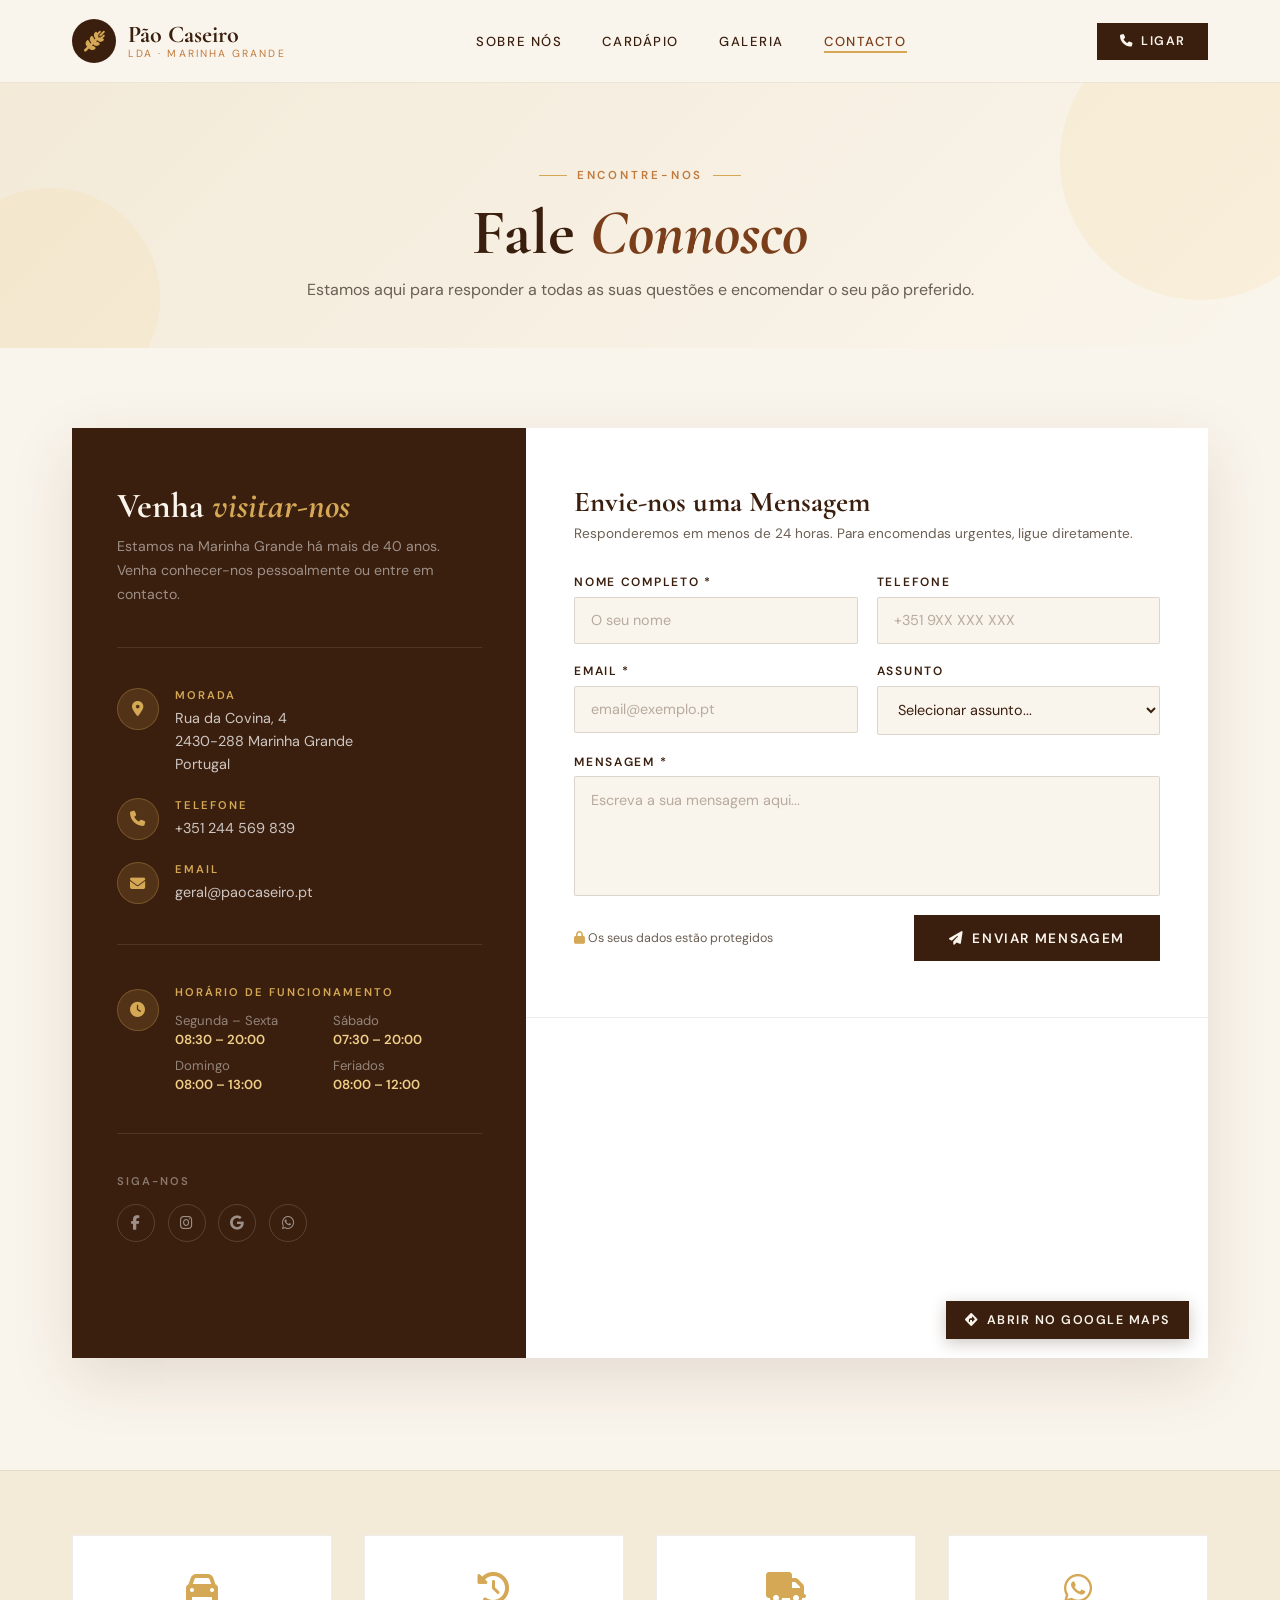
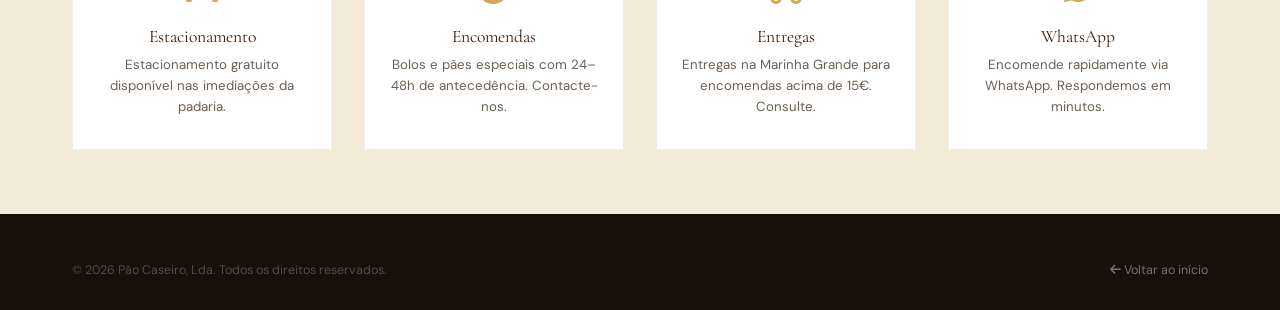
==== contacto.html @ cea5c9fa "Commit inicial" ====
<!DOCTYPE html>
<html lang="pt-PT">
<head>
  <meta charset="UTF-8" />
  <meta name="viewport" content="width=device-width, initial-scale=1.0" />
  <title>Contacto – Pão Caseiro, Lda</title>

  <link rel="preconnect" href="https://fonts.googleapis.com" />
  <link rel="preconnect" href="https://fonts.gstatic.com" crossorigin />
  <link href="https://fonts.googleapis.com/css2?family=Cormorant+Garamond:ital,wght@0,400;0,600;0,700;1,400;1,600&family=DM+Sans:wght@300;400;500;600&display=swap" rel="stylesheet" />
  <link rel="stylesheet" href="https://cdnjs.cloudflare.com/ajax/libs/font-awesome/6.5.1/css/all.min.css" />
  <link rel="stylesheet" href="styles/contacto.css" />
  <style>
      :root {
        --cream:    #FAF5EC;
        --cream2:   #F3EAD8;
        --brown:    #3B1F0E;
        --brown-md: #7A3E1A;
        --brown-lt: #C17A3C;
        --gold:     #D4A855;
        --gold-lt:  #F0CF89;
        --dark:     #1A0F08;
        --grey:     #6B5F53;
        --white:    #FFFFFF;
        --ff-display: 'Cormorant Garamond', serif;
        --ff-body:    'DM Sans', sans-serif;
      }

  </style>
</head>
<body>

  <!-- MOBILE NAV -->
  <div class="mobile-nav" id="mobileNav">
    <button class="mobile-close" onclick="closeMobileNav()"><i class="fa fa-times"></i></button>
    <a href="index.html#sobre" onclick="closeMobileNav()">Sobre Nós</a>
    <a href="index.html#cardapio" onclick="closeMobileNav()">Cardápio</a>
    <a href="index.html#galeria" onclick="closeMobileNav()">Galeria</a>
    <a href="contacto.html" onclick="closeMobileNav()">Contacto</a>
  </div>

  <!-- HEADER -->
  <header>
    <div class="container">
      <div class="header-inner">
        <a href="index.html" class="logo">
          <div class="logo-emblem"><i class="fa-solid fa-wheat-awn"></i></div>
          <div>
            <div class="logo-name">Pão Caseiro</div>
            <div class="logo-sub">Lda · Marinha Grande</div>
          </div>
        </a>
        <nav>
          <a href="index.html#sobre">Sobre Nós</a>
          <a href="index.html#cardapio">Cardápio</a>
          <a href="index.html#galeria">Galeria</a>
          <a href="contacto.html" class="active">Contacto</a>
        </nav>
        <div class="nav-cta">
          <a href="https://wa.me/+351244569839" class="btn btn-dark" style="padding:.65rem 1.4rem;font-size:.78rem;"><i class="fa fa-phone"></i> Ligar</a>
          <button class="hamburger" onclick="openMobileNav()"><span></span><span></span><span></span></button>
        </div>
      </div>
    </div>
  </header>

  <!-- PAGE HERO -->
  <div class="page-hero">
    <div class="container page-hero-inner">
      <div class="page-hero-label">Encontre-nos</div>
      <h1>Fale <em>Connosco</em></h1>
      <p>Estamos aqui para responder a todas as suas questões e encomendar o seu pão preferido.</p>
    </div>
  </div>

  <!-- CONTACT SECTION -->
  <section class="contact-section">
    <div class="container">
      <div class="contact-layout">

        <!-- LEFT: Contact Info -->
        <div class="contact-info">
          <div class="contact-info-header">
            <h2>Venha <em>visitar-nos</em></h2>
            <p>Estamos na Marinha Grande há mais de 40 anos. Venha conhecer-nos pessoalmente ou entre em contacto.</p>
          </div>

          <div class="info-divider"></div>

          <div class="info-block">
            <div class="info-item">
              <div class="info-icon"><i class="fa-solid fa-location-dot"></i></div>
              <div class="info-content">
                <div class="info-label">Morada</div>
                <div class="info-value">Rua da Covina, 4<br>2430-288 Marinha Grande<br>Portugal</div>
              </div>
            </div>

            <div class="info-item">
              <div class="info-icon"><i class="fa-solid fa-phone"></i></div>
              <div class="info-content">
                <div class="info-label">Telefone</div>
                <div class="info-value"><a href="tel:+351244569839">+351 244 569 839</a></div>
              </div>
            </div>

            <div class="info-item">
              <div class="info-icon"><i class="fa-solid fa-envelope"></i></div>
              <div class="info-content">
                <div class="info-label">Email</div>
                <div class="info-value"><a href="mailto:geral@paocaseiro.pt">geral@paocaseiro.pt</a></div>
              </div>
            </div>
          </div>

          <div class="info-divider"></div>

          <div class="info-item" style="align-items:flex-start;gap:1rem;">
            <div class="info-icon" style="margin-top:.2rem;"><i class="fa-solid fa-clock"></i></div>
            <div class="info-content" style="width:100%;">
              <div class="info-label">Horário de Funcionamento</div>
              <div class="hours-grid" style="margin-top:.8rem;">
                <div class="hours-row"><div class="hours-day">Segunda – Sexta</div><div class="hours-time">08:30 – 20:00</div></div>
                <div class="hours-row"><div class="hours-day">Sábado</div><div class="hours-time">07:30 – 20:00</div></div>
                <div class="hours-row"><div class="hours-day">Domingo</div><div class="hours-time">08:00 – 13:00</div></div>
                <div class="hours-row"><div class="hours-day">Feriados</div><div class="hours-time">08:00 – 12:00</div></div>
              </div>
            </div>
          </div>

          <div class="info-divider"></div>

          <div>
            <div class="info-label" style="color:rgba(255,255,255,.4);margin-bottom:1rem;">Siga-nos</div>
            <div class="social-row">
              <a href="#" class="social-link"><i class="fab fa-facebook-f"></i></a>
              <a href="#" class="social-link"><i class="fab fa-instagram"></i></a>
              <a href="https://www.google.com/maps/search/Pao+Caseiro+Marinha+Grande" target="_blank" class="social-link"><i class="fab fa-google"></i></a>
              <a href="https://wa.me/351244569839" class="social-link"><i class="fab fa-whatsapp"></i></a>
            </div>
          </div>
        </div>

        <!-- RIGHT: Form + Map -->
        <div class="contact-right">
          <div class="contact-form-section">
            <div class="form-header">
              <h3>Envie-nos uma Mensagem</h3>
              <p>Responderemos em menos de 24 horas. Para encomendas urgentes, ligue diretamente.</p>
            </div>

            <form id="contactForm" onsubmit="handleSubmit(event)">
              <div class="form-grid">
                <div class="form-group">
                  <label for="nome">Nome Completo *</label>
                  <input type="text" id="nome" name="nome" placeholder="O seu nome" required />
                </div>
                <div class="form-group">
                  <label for="telefone">Telefone</label>
                  <input type="tel" id="telefone" name="telefone" placeholder="+351 9XX XXX XXX" />
                </div>
                <div class="form-group">
                  <label for="email">Email *</label>
                  <input type="email" id="email" name="email" placeholder="email@exemplo.pt" required />
                </div>
                <div class="form-group">
                  <label for="assunto">Assunto</label>
                  <select id="assunto" name="assunto">
                    <option value="">Selecionar assunto...</option>
                    <option value="encomenda">Encomenda Especial</option>
                    <option value="info">Informações Gerais</option>
                    <option value="bolo">Bolo Personalizado</option>
                    <option value="catering">Catering / Evento</option>
                    <option value="outro">Outro</option>
                  </select>
                </div>
                <div class="form-group full">
                  <label for="mensagem">Mensagem *</label>
                  <textarea id="mensagem" name="mensagem" placeholder="Escreva a sua mensagem aqui..." required></textarea>
                </div>
              </div>

              <div class="form-submit">
                <div class="form-note"><i class="fa fa-lock"></i> Os seus dados estão protegidos</div>
                <button type="submit" class="btn btn-dark"><i class="fa-solid fa-paper-plane"></i> Enviar Mensagem</button>
              </div>
            </form>

            <div class="form-success" id="formSuccess">
              <i class="fa fa-circle-check"></i> <strong>Mensagem enviada com sucesso!</strong> Entraremos em contacto em breve.
            </div>
          </div>

          <!-- MAP -->
          <div class="map-wrapper">
            <iframe
              src="https://www.google.com/maps/embed?pb=!1m18!1m12!1m3!1d3007.12!2d-8.937!3d39.747!2m3!1f0!2f0!3f0!3m2!1i1024!2i768!4f13.1!3m3!1m2!1s0x0%3A0x0!2sRua%20da%20Covina%2C%204%2C%20Marinha%20Grande!5e0!3m2!1spt-PT!2spt!4v1234567890"
              allowfullscreen
              loading="lazy"
              referrerpolicy="no-referrer-when-downgrade"
              title="Localização Pão Caseiro">
            </iframe>
            <a href="https://www.google.com/maps/search/Rua+da+Covina+4+Marinha+Grande" target="_blank" class="map-overlay-btn">
              <i class="fa-solid fa-diamond-turn-right"></i> Abrir no Google Maps
            </a>
          </div>
        </div>

      </div>
    </div>
  </section>

  <!-- QUICK INFO BAND -->
  <div class="quick-band">
    <div class="container">
      <div class="quick-grid">
        <div class="quick-card">
          <div class="quick-icon"><i class="fa-solid fa-car"></i></div>
          <div class="quick-title">Estacionamento</div>
          <div class="quick-text">Estacionamento gratuito disponível nas imediações da padaria.</div>
        </div>
        <div class="quick-card">
          <div class="quick-icon"><i class="fa-solid fa-clock-rotate-left"></i></div>
          <div class="quick-title">Encomendas</div>
          <div class="quick-text">Bolos e pães especiais com 24–48h de antecedência. Contacte-nos.</div>
        </div>
        <div class="quick-card">
          <div class="quick-icon"><i class="fa-solid fa-truck"></i></div>
          <div class="quick-title">Entregas</div>
          <div class="quick-text">Entregas na Marinha Grande para encomendas acima de 15€. Consulte.</div>
        </div>
        <div class="quick-card">
          <div class="quick-icon"><i class="fa-brands fa-whatsapp"></i></div>
          <div class="quick-title">WhatsApp</div>
          <div class="quick-text">Encomende rapidamente via WhatsApp. Respondemos em minutos.</div>
        </div>
      </div>
    </div>
  </div>

  <!-- FOOTER -->
  <footer>
    <div class="container">
      <div class="footer-bottom">
        <span>© 2026 Pão Caseiro, Lda. Todos os direitos reservados.</span>
        <a href="index.html"><i class="fa fa-arrow-left"></i> Voltar ao início</a>
      </div>
    </div>
  </footer>

  <script>
    function openMobileNav()  { document.getElementById('mobileNav').classList.add('open'); }
    function closeMobileNav() { document.getElementById('mobileNav').classList.remove('open'); }

    function handleSubmit(e) {
      e.preventDefault();
      const btn = e.target.querySelector('button[type=submit]');
      btn.innerHTML = '<i class="fa fa-spinner fa-spin"></i> A enviar...';
      btn.disabled = true;
      setTimeout(() => {
        document.getElementById('formSuccess').style.display = 'block';
        e.target.reset();
        btn.innerHTML = '<i class="fa-solid fa-paper-plane"></i> Enviar Mensagem';
        btn.disabled = false;
        document.getElementById('formSuccess').scrollIntoView({ behavior: 'smooth', block: 'center' });
      }, 1400);
    }
  </script>
</body>
</html>
---- styles/contacto.css ----
@charset "UTF-8";
 @import url('https://fonts.googleapis.com/css2?family=Poppins:ital,wght@0,100;0,200;0,300;0,400;0,500;0,600;0,700;0,800;0,900;1,100;1,200;1,300;1,400;1,500;1,600;1,700;1,800;1,900&display=swap');

 *,
 *::before,
 *::after {
     box-sizing: border-box;
     margin: 0;
     padding: 0;
 }

 html {
     scroll-behavior: smooth;
 }

 body {
     font-family: var(--ff-body);
     background: var(--cream);
     color: var(--brown);
 }

 .container {
     max-width: 1200px;
     margin: 0 auto;
     padding: 0 2rem;
 }

 .btn {
     display: inline-flex;
     align-items: center;
     gap: .5rem;
     font-family: var(--ff-body);
     font-size: .85rem;
     font-weight: 600;
     letter-spacing: .12em;
     text-transform: uppercase;
     text-decoration: none;
     padding: .9rem 2.2rem;
     cursor: pointer;
     transition: all .3s;
     border: none;
 }

 .btn-dark {
     background: var(--brown);
     color: var(--cream);
 }

 .btn-dark:hover {
     background: var(--brown-md);
 }

 .btn-outline {
     background: transparent;
     color: var(--brown);
     border: 1.5px solid var(--brown);
 }

 .btn-outline:hover {
     background: var(--brown);
     color: var(--cream);
 }

 .btn-gold {
     background: var(--gold);
     color: var(--brown);
 }

 .btn-gold:hover {
     background: var(--gold-lt);
 }

 /* ─── HEADER ─── */
 header {
     position: fixed;
     top: 0;
     left: 0;
     right: 0;
     z-index: 100;
     padding: 1.2rem 0;
     background: rgba(250, 245, 236, .96);
     backdrop-filter: blur(8px);
     border-bottom: 1px solid rgba(59, 31, 14, .08);
 }

 .header-inner {
     display: flex;
     align-items: center;
     justify-content: space-between;
 }

 .logo {
     display: flex;
     align-items: center;
     gap: .75rem;
     text-decoration: none;
 }

 .logo-emblem {
     width: 44px;
     height: 44px;
     background: var(--brown);
     border-radius: 50%;
     display: flex;
     align-items: center;
     justify-content: center;
     color: var(--gold);
     font-size: 1.3rem;
 }

 .logo-name {
     font-family: var(--ff-display);
     font-size: 1.5rem;
     font-weight: 700;
     color: var(--brown);
     line-height: 1;
 }

 .logo-sub {
     font-size: .65rem;
     letter-spacing: .2em;
     text-transform: uppercase;
     color: var(--brown-lt);
 }

 nav {
     display: flex;
     align-items: center;
     gap: 2.5rem;
 }

 nav a {
     font-size: .82rem;
     letter-spacing: .12em;
     text-transform: uppercase;
     font-weight: 500;
     color: var(--brown);
     text-decoration: none;
     position: relative;
     transition: color .3s;
 }

 nav a::after {
     content: '';
     position: absolute;
     bottom: -3px;
     left: 0;
     width: 0;
     height: 1.5px;
     background: var(--gold);
     transition: width .3s;
 }

 nav a:hover {
     color: var(--brown-md);
 }

 nav a:hover::after {
     width: 100%;
 }

 nav a.active {
     color: var(--brown-md);
 }

 nav a.active::after {
     width: 100%;
 }

 .nav-cta {
     display: flex;
     align-items: center;
     gap: 1rem;
 }

 .hamburger {
     display: none;
     flex-direction: column;
     gap: 5px;
     cursor: pointer;
     background: none;
     border: none;
     padding: .3rem;
 }

 .hamburger span {
     display: block;
     width: 24px;
     height: 1.5px;
     background: var(--brown);
 }

 .mobile-nav {
     display: none;
     position: fixed;
     top: 0;
     left: 0;
     right: 0;
     bottom: 0;
     background: var(--brown);
     z-index: 99;
     flex-direction: column;
     align-items: center;
     justify-content: center;
     gap: 2.5rem;
 }

 .mobile-nav.open {
     display: flex;
 }

 .mobile-nav a {
     font-family: var(--ff-display);
     font-size: 2.5rem;
     color: var(--cream);
     text-decoration: none;
     font-style: italic;
 }

 .mobile-close {
     position: absolute;
     top: 1.5rem;
     right: 2rem;
     background: none;
     border: none;
     color: var(--gold);
     font-size: 1.8rem;
     cursor: pointer;
 }

 /* ─── PAGE HERO ─── */
 .page-hero {
     margin-top: 80px;
     padding: 5rem 0 3rem;
     background: linear-gradient(135deg, var(--cream2) 0%, var(--cream) 100%);
     text-align: center;
     position: relative;
     overflow: hidden;
 }

 .page-hero::before {
     content: '';
     position: absolute;
     top: -60px;
     right: -60px;
     width: 280px;
     height: 280px;
     background: var(--gold-lt);
     border-radius: 50%;
     opacity: .18;
 }

 .page-hero::after {
     content: '';
     position: absolute;
     bottom: -60px;
     left: -60px;
     width: 220px;
     height: 220px;
     background: var(--gold-lt);
     border-radius: 50%;
     opacity: .14;
 }

 .page-hero-inner {
     position: relative;
     z-index: 1;
 }

 .page-hero-label {
     display: inline-flex;
     align-items: center;
     gap: .6rem;
     font-size: .72rem;
     letter-spacing: .25em;
     text-transform: uppercase;
     color: var(--brown-lt);
     font-weight: 600;
     margin-bottom: 1rem;
 }

 .page-hero-label::before {
     content: '';
     width: 28px;
     height: 1px;
     background: var(--gold);
 }

 .page-hero-label::after {
     content: '';
     width: 28px;
     height: 1px;
     background: var(--gold);
 }

 .page-hero h1 {
     font-family: var(--ff-display);
     font-size: clamp(2.8rem, 5vw, 5rem);
     font-weight: 700;
     color: var(--brown);
     line-height: 1.05;
     margin-bottom: .8rem;
 }

 .page-hero h1 em {
     font-style: italic;
     color: var(--brown-md);
 }

 .page-hero p {
     font-size: 1rem;
     color: var(--grey);
 }

 /* ─── CONTACT LAYOUT ─── */
 .contact-section {
     padding: 5rem 0 7rem;
 }

 .contact-layout {
     display: grid;
     grid-template-columns: 1fr 1.5fr;
     gap: 0;
     box-shadow: 0 20px 60px rgba(59, 31, 14, .12);
 }

 /* LEFT: Info */
 .contact-info {
     background: var(--brown);
     padding: 3.5rem 2.8rem;
     display: flex;
     flex-direction: column;
     gap: 2.5rem;
 }

 .contact-info-header {}

 .contact-info-header h2 {
     font-family: var(--ff-display);
     font-size: 2.2rem;
     font-weight: 700;
     color: var(--cream);
     margin-bottom: .5rem;
 }

 .contact-info-header h2 em {
     font-style: italic;
     color: var(--gold);
 }

 .contact-info-header p {
     font-size: .88rem;
     color: rgba(255, 255, 255, .5);
     line-height: 1.7;
 }

 .info-divider {
     height: 1px;
     background: rgba(255, 255, 255, .1);
 }

 .info-block {
     display: flex;
     flex-direction: column;
     gap: 1.4rem;
 }

 .info-item {
     display: flex;
     align-items: flex-start;
     gap: 1rem;
 }

 .info-icon {
     width: 42px;
     height: 42px;
     flex-shrink: 0;
     background: rgba(212, 168, 85, .15);
     border: 1px solid rgba(212, 168, 85, .3);
     border-radius: 50%;
     display: flex;
     align-items: center;
     justify-content: center;
     color: var(--gold);
     font-size: .95rem;
 }

 .info-content {}

 .info-label {
     font-size: .7rem;
     letter-spacing: .18em;
     text-transform: uppercase;
     color: var(--gold);
     font-weight: 600;
     margin-bottom: .3rem;
 }

 .info-value {
     font-size: .9rem;
     color: rgba(255, 255, 255, .75);
     line-height: 1.6;
 }

 .info-value a {
     color: rgba(255, 255, 255, .75);
     text-decoration: none;
 }

 .info-value a:hover {
     color: var(--gold);
 }

 .hours-grid {
     display: grid;
     grid-template-columns: 1fr 1fr;
     gap: .6rem;
 }

 .hours-row {
     font-size: .82rem;
 }

 .hours-day {
     color: rgba(255, 255, 255, .45);
     margin-bottom: .1rem;
 }

 .hours-time {
     color: var(--gold-lt);
     font-weight: 600;
 }

 .social-row {
     display: flex;
     gap: .8rem;
 }

 .social-link {
     width: 38px;
     height: 38px;
     border: 1px solid rgba(255, 255, 255, .15);
     border-radius: 50%;
     display: flex;
     align-items: center;
     justify-content: center;
     color: rgba(255, 255, 255, .5);
     text-decoration: none;
     font-size: .9rem;
     transition: all .3s;
 }

 .social-link:hover {
     background: var(--gold);
     color: var(--brown);
     border-color: var(--gold);
 }

 /* RIGHT: Form + Map */
 .contact-right {
     background: var(--white);
     display: flex;
     flex-direction: column;
 }

 .contact-form-section {
     padding: 3.5rem 3rem;
 }

 .form-header {
     margin-bottom: 2rem;
 }

 .form-header h3 {
     font-family: var(--ff-display);
     font-size: 1.8rem;
     color: var(--brown);
     margin-bottom: .4rem;
 }

 .form-header p {
     font-size: .85rem;
     color: var(--grey);
 }

 .form-grid {
     display: grid;
     grid-template-columns: 1fr 1fr;
     gap: 1.2rem;
     margin-bottom: 1.2rem;
 }

 .form-group {
     display: flex;
     flex-direction: column;
     gap: .4rem;
 }

 .form-group.full {
     grid-column: span 2;
 }

 label {
     font-size: .75rem;
     letter-spacing: .14em;
     text-transform: uppercase;
     font-weight: 600;
     color: var(--brown);
 }

 input,
 textarea,
 select {
     font-family: var(--ff-body);
     font-size: .9rem;
     padding: .85rem 1rem;
     border: 1.5px solid rgba(59, 31, 14, .15);
     background: var(--cream);
     color: var(--brown);
     outline: none;
     transition: border-color .3s, box-shadow .3s;
     resize: none;
     width: 100%;
     border-radius: 2px;
 }

 input::placeholder,
 textarea::placeholder {
     color: rgba(59, 31, 14, .35);
 }

 input:focus,
 textarea:focus,
 select:focus {
     border-color: var(--gold);
     box-shadow: 0 0 0 3px rgba(212, 168, 85, .12);
 }

 textarea {
     height: 120px;
 }

 .form-submit {
     display: flex;
     align-items: center;
     justify-content: space-between;
     flex-wrap: wrap;
     gap: 1rem;
     margin-top: .5rem;
 }

 .form-note {
     font-size: .78rem;
     color: var(--grey);
 }

 .form-note i {
     color: var(--gold);
 }

 .form-success {
     display: none;
     background: rgba(212, 168, 85, .12);
     border: 1px solid var(--gold);
     padding: 1.2rem 1.5rem;
     margin-top: 1.5rem;
     font-size: .9rem;
     color: var(--brown);
 }

 .form-success i {
     color: var(--gold);
     margin-right: .5rem;
 }

 /* MAP */
 .map-wrapper {
     flex: 1;
     min-height: 340px;
     border-top: 1.5px solid rgba(59, 31, 14, .08);
     overflow: hidden;
     position: relative;
 }

 .map-wrapper iframe {
     width: 100%;
     height: 100%;
     min-height: 340px;
     border: none;
     display: block;
 }

 .map-overlay-btn {
     position: absolute;
     bottom: 1.2rem;
     right: 1.2rem;
     background: var(--brown);
     color: var(--cream);
     padding: .7rem 1.2rem;
     font-size: .78rem;
     font-weight: 600;
     letter-spacing: .12em;
     text-transform: uppercase;
     text-decoration: none;
     display: flex;
     align-items: center;
     gap: .5rem;
     box-shadow: 0 4px 16px rgba(59, 31, 14, .25);
     transition: background .3s;
 }

 .map-overlay-btn:hover {
     background: var(--brown-md);
 }

 /* ─── QUICK INFO BAND ─── */
 .quick-band {
     background: var(--cream2);
     padding: 4rem 0;
     border-top: 1px solid rgba(59, 31, 14, .08);
 }

 .quick-grid {
     display: grid;
     grid-template-columns: repeat(4, 1fr);
     gap: 2rem;
 }

 .quick-card {
     text-align: center;
     padding: 2rem 1.5rem;
     border: 1px solid rgba(59, 31, 14, .08);
     background: var(--white);
     transition: box-shadow .3s;
 }

 .quick-card:hover {
     box-shadow: 0 8px 30px rgba(59, 31, 14, .1);
 }

 .quick-icon {
     font-size: 2rem;
     color: var(--gold);
     margin-bottom: 1rem;
 }

 .quick-title {
     font-family: var(--ff-display);
     font-size: 1.1rem;
     color: var(--brown);
     margin-bottom: .4rem;
 }

 .quick-text {
     font-size: .83rem;
     color: var(--grey);
     line-height: 1.6;
 }

 /* ─── FOOTER ─── */
 footer {
     background: var(--dark);
     padding: 3rem 0 2rem;
 }

 .footer-bottom {
     display: flex;
     justify-content: space-between;
     align-items: center;
     flex-wrap: wrap;
     gap: 1rem;
     font-size: .78rem;
     color: rgba(255, 255, 255, .25);
 }

 .footer-bottom a {
     color: rgba(255, 255, 255, .4);
     text-decoration: none;
 }

 .footer-bottom a:hover {
     color: var(--gold);
 }

 /* ─── RESPONSIVE ─── */
 @media (max-width: 1024px) {
     .contact-layout {
         grid-template-columns: 1fr;
     }

     .quick-grid {
         grid-template-columns: repeat(2, 1fr);
     }
 }

 @media (max-width: 768px) {

     nav,
     .nav-cta .btn-outline {
         display: none;
     }

     .hamburger {
         display: flex;
     }

     .form-grid {
         grid-template-columns: 1fr;
     }

     .form-group.full {
         grid-column: span 1;
     }

     .quick-grid {
         grid-template-columns: 1fr 1fr;
     }

     .contact-form-section {
         padding: 2rem 1.5rem;
     }

     .contact-info {
         padding: 2.5rem 1.5rem;
     }
 }

 @media (max-width: 480px) {
     .quick-grid {
         grid-template-columns: 1fr;
     }
 }
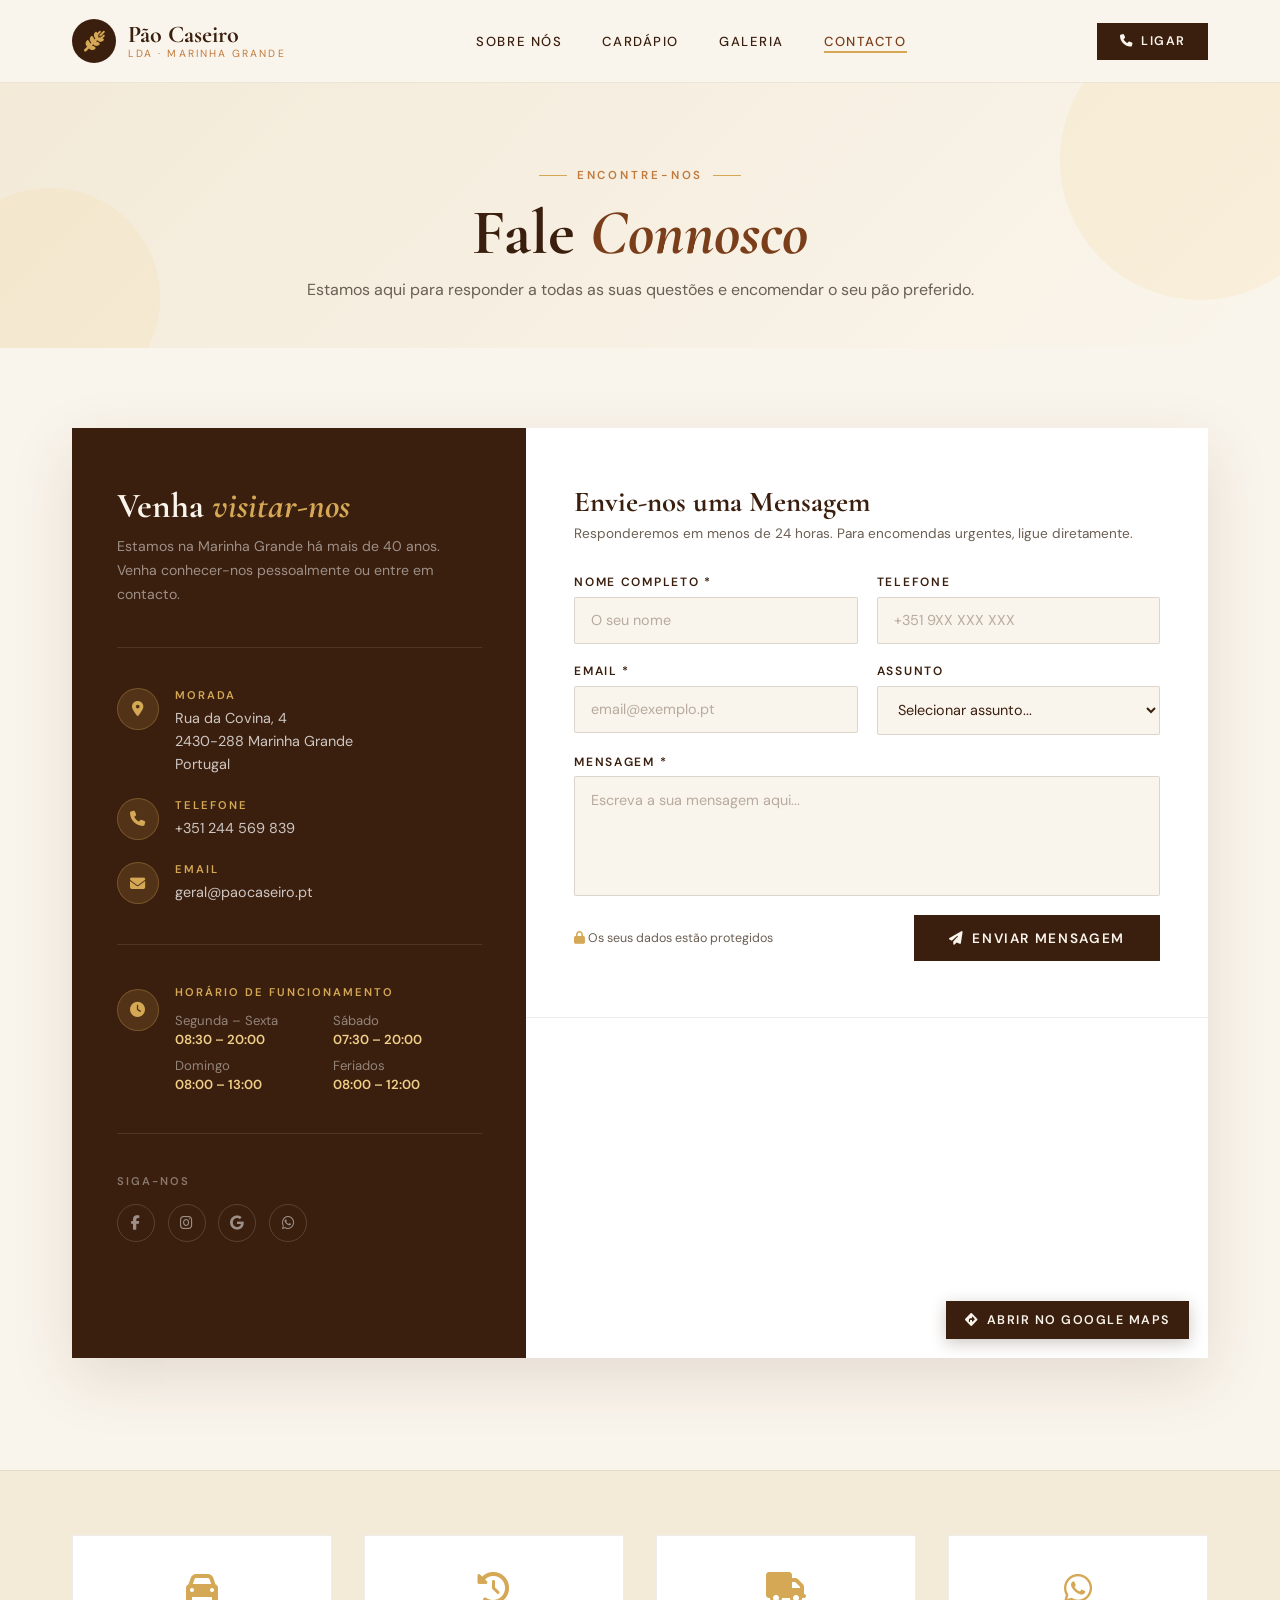
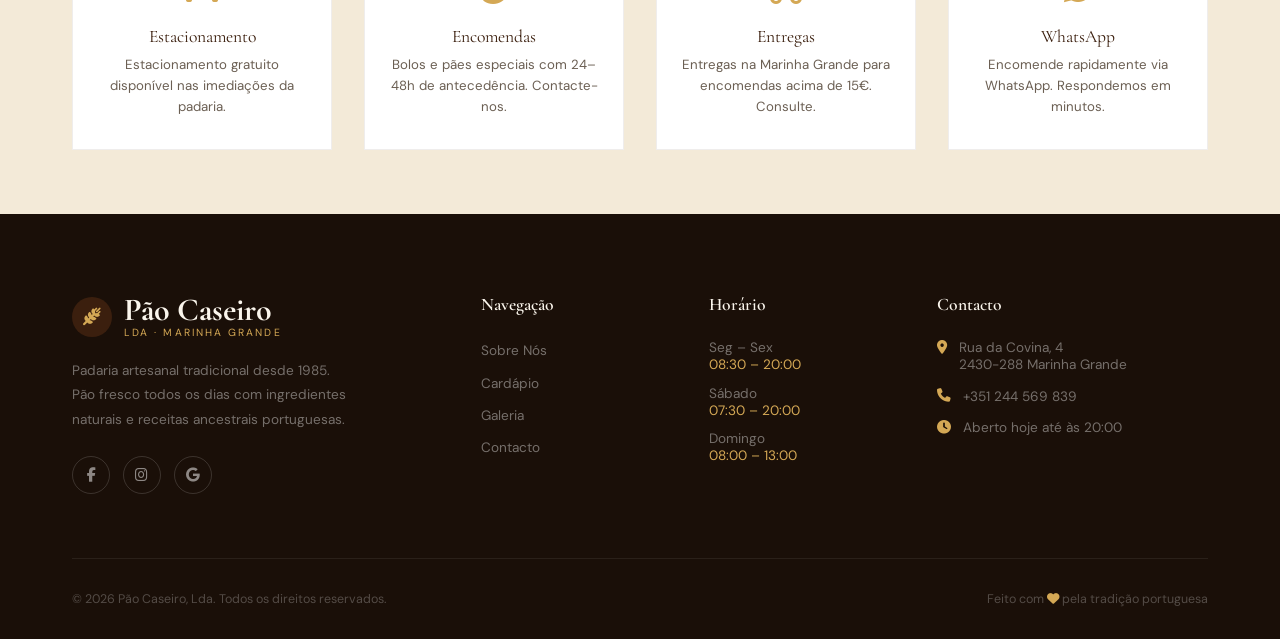
==== commit deb96d4f: "adiciona o footer na pagina contacto" ====
--- a/contacto.html
+++ b/contacto.html
@@ -1,5 +1,6 @@
 <!DOCTYPE html>
 <html lang="pt-PT">
+
 <head>
   <meta charset="UTF-8" />
   <meta name="viewport" content="width=device-width, initial-scale=1.0" />
@@ -7,27 +8,30 @@
 
   <link rel="preconnect" href="https://fonts.googleapis.com" />
   <link rel="preconnect" href="https://fonts.gstatic.com" crossorigin />
-  <link href="https://fonts.googleapis.com/css2?family=Cormorant+Garamond:ital,wght@0,400;0,600;0,700;1,400;1,600&family=DM+Sans:wght@300;400;500;600&display=swap" rel="stylesheet" />
+  <link
+    href="https://fonts.googleapis.com/css2?family=Cormorant+Garamond:ital,wght@0,400;0,600;0,700;1,400;1,600&family=DM+Sans:wght@300;400;500;600&display=swap"
+    rel="stylesheet" />
   <link rel="stylesheet" href="https://cdnjs.cloudflare.com/ajax/libs/font-awesome/6.5.1/css/all.min.css" />
   <link rel="stylesheet" href="styles/contacto.css" />
+  <link rel="stylesheet" href="styles/style.css" />
   <style>
-      :root {
-        --cream:    #FAF5EC;
-        --cream2:   #F3EAD8;
-        --brown:    #3B1F0E;
-        --brown-md: #7A3E1A;
-        --brown-lt: #C17A3C;
-        --gold:     #D4A855;
-        --gold-lt:  #F0CF89;
-        --dark:     #1A0F08;
-        --grey:     #6B5F53;
-        --white:    #FFFFFF;
-        --ff-display: 'Cormorant Garamond', serif;
-        --ff-body:    'DM Sans', sans-serif;
-      }
-
+    :root {
+      --cream: #FAF5EC;
+      --cream2: #F3EAD8;
+      --brown: #3B1F0E;
+      --brown-md: #7A3E1A;
+      --brown-lt: #C17A3C;
+      --gold: #D4A855;
+      --gold-lt: #F0CF89;
+      --dark: #1A0F08;
+      --grey: #6B5F53;
+      --white: #FFFFFF;
+      --ff-display: 'Cormorant Garamond', serif;
+      --ff-body: 'DM Sans', sans-serif;
+    }
   </style>
 </head>
+
 <body>
 
   <!-- MOBILE NAV -->
@@ -57,7 +61,8 @@
           <a href="contacto.html" class="active">Contacto</a>
         </nav>
         <div class="nav-cta">
-          <a href="https://wa.me/+351244569839" class="btn btn-dark" style="padding:.65rem 1.4rem;font-size:.78rem;"><i class="fa fa-phone"></i> Ligar</a>
+          <a href="https://wa.me/+351244569839" class="btn btn-dark" style="padding:.65rem 1.4rem;font-size:.78rem;"><i
+              class="fa fa-phone"></i> Ligar</a>
           <button class="hamburger" onclick="openMobileNav()"><span></span><span></span><span></span></button>
         </div>
       </div>
@@ -120,10 +125,22 @@
             <div class="info-content" style="width:100%;">
               <div class="info-label">Horário de Funcionamento</div>
               <div class="hours-grid" style="margin-top:.8rem;">
-                <div class="hours-row"><div class="hours-day">Segunda – Sexta</div><div class="hours-time">08:30 – 20:00</div></div>
-                <div class="hours-row"><div class="hours-day">Sábado</div><div class="hours-time">07:30 – 20:00</div></div>
-                <div class="hours-row"><div class="hours-day">Domingo</div><div class="hours-time">08:00 – 13:00</div></div>
-                <div class="hours-row"><div class="hours-day">Feriados</div><div class="hours-time">08:00 – 12:00</div></div>
+                <div class="hours-row">
+                  <div class="hours-day">Segunda – Sexta</div>
+                  <div class="hours-time">08:30 – 20:00</div>
+                </div>
+                <div class="hours-row">
+                  <div class="hours-day">Sábado</div>
+                  <div class="hours-time">07:30 – 20:00</div>
+                </div>
+                <div class="hours-row">
+                  <div class="hours-day">Domingo</div>
+                  <div class="hours-time">08:00 – 13:00</div>
+                </div>
+                <div class="hours-row">
+                  <div class="hours-day">Feriados</div>
+                  <div class="hours-time">08:00 – 12:00</div>
+                </div>
               </div>
             </div>
           </div>
@@ -135,7 +152,8 @@
             <div class="social-row">
               <a href="#" class="social-link"><i class="fab fa-facebook-f"></i></a>
               <a href="#" class="social-link"><i class="fab fa-instagram"></i></a>
-              <a href="https://www.google.com/maps/search/Pao+Caseiro+Marinha+Grande" target="_blank" class="social-link"><i class="fab fa-google"></i></a>
+              <a href="https://www.google.com/maps/search/Pao+Caseiro+Marinha+Grande" target="_blank"
+                class="social-link"><i class="fab fa-google"></i></a>
               <a href="https://wa.me/351244569839" class="social-link"><i class="fab fa-whatsapp"></i></a>
             </div>
           </div>
@@ -176,18 +194,21 @@
                 </div>
                 <div class="form-group full">
                   <label for="mensagem">Mensagem *</label>
-                  <textarea id="mensagem" name="mensagem" placeholder="Escreva a sua mensagem aqui..." required></textarea>
+                  <textarea id="mensagem" name="mensagem" placeholder="Escreva a sua mensagem aqui..."
+                    required></textarea>
                 </div>
               </div>
 
               <div class="form-submit">
                 <div class="form-note"><i class="fa fa-lock"></i> Os seus dados estão protegidos</div>
-                <button type="submit" class="btn btn-dark"><i class="fa-solid fa-paper-plane"></i> Enviar Mensagem</button>
+                <button type="submit" class="btn btn-dark"><i class="fa-solid fa-paper-plane"></i> Enviar
+                  Mensagem</button>
               </div>
             </form>
 
             <div class="form-success" id="formSuccess">
-              <i class="fa fa-circle-check"></i> <strong>Mensagem enviada com sucesso!</strong> Entraremos em contacto em breve.
+              <i class="fa fa-circle-check"></i> <strong>Mensagem enviada com sucesso!</strong> Entraremos em contacto
+              em breve.
             </div>
           </div>
 
@@ -195,12 +216,11 @@
           <div class="map-wrapper">
             <iframe
               src="https://www.google.com/maps/embed?pb=!1m18!1m12!1m3!1d3007.12!2d-8.937!3d39.747!2m3!1f0!2f0!3f0!3m2!1i1024!2i768!4f13.1!3m3!1m2!1s0x0%3A0x0!2sRua%20da%20Covina%2C%204%2C%20Marinha%20Grande!5e0!3m2!1spt-PT!2spt!4v1234567890"
-              allowfullscreen
-              loading="lazy"
-              referrerpolicy="no-referrer-when-downgrade"
+              allowfullscreen loading="lazy" referrerpolicy="no-referrer-when-downgrade"
               title="Localização Pão Caseiro">
             </iframe>
-            <a href="https://www.google.com/maps/search/Rua+da+Covina+4+Marinha+Grande" target="_blank" class="map-overlay-btn">
+            <a href="https://www.google.com/maps/search/Rua+da+Covina+4+Marinha+Grande" target="_blank"
+              class="map-overlay-btn">
               <i class="fa-solid fa-diamond-turn-right"></i> Abrir no Google Maps
             </a>
           </div>
@@ -241,15 +261,67 @@
   <!-- FOOTER -->
   <footer>
     <div class="container">
+      <div class="footer-grid">
+        <div class="footer-brand">
+          <div class="logo">
+            <div class="logo-emblem" style="width:40px;height:40px;font-size:1.1rem;"><i
+                class="fa-solid fa-wheat-awn"></i></div>
+            <div>
+              <div class="logo-name">Pão Caseiro</div>
+              <div class="logo-sub">Lda · Marinha Grande</div>
+            </div>
+          </div>
+          <p>Padaria artesanal tradicional desde 1985. Pão fresco todos os dias com ingredientes naturais e
+            receitas ancestrais portuguesas.</p>
+          <div class="footer-social">
+            <a href="#"><i class="fab fa-facebook-f"></i></a>
+            <a href="#"><i class="fab fa-instagram"></i></a>
+            <a href="https://www.google.com/maps/search/Pao+Caseiro+Marinha+Grande" target="_blank"><i
+                class="fab fa-google"></i></a>
+          </div>
+        </div>
+
+        <div class="footer-col">
+          <h4>Navegação</h4>
+          <ul>
+            <li><a href="#sobre">Sobre Nós</a></li>
+            <li><a href="#cardapio">Cardápio</a></li>
+            <li><a href="#galeria">Galeria</a></li>
+            <li><a href="contacto.html">Contacto</a></li>
+          </ul>
+        </div>
+
+        <div class="footer-col">
+          <h4>Horário</h4>
+          <ul>
+            <li style="color:rgba(255,255,255,.4);font-size:.85rem;margin-bottom:.7rem;">Seg – Sex<br><span
+                style="color:var(--gold)">08:30 – 20:00</span></li>
+            <li style="color:rgba(255,255,255,.4);font-size:.85rem;margin-bottom:.7rem;">Sábado<br><span
+                style="color:var(--gold)">07:30 – 20:00</span></li>
+            <li style="color:rgba(255,255,255,.4);font-size:.85rem;">Domingo<br><span style="color:var(--gold)">08:00 –
+                13:00</span></li>
+          </ul>
+        </div>
+
+        <div class="footer-col">
+          <h4>Contacto</h4>
+          <div class="contact-item"><i class="fa fa-location-dot"></i><span>Rua da Covina, 4<br>2430-288
+              Marinha Grande</span></div>
+          <div class="contact-item"><i class="fa fa-phone"></i><a href="tel:+351244569839">+351 244 569
+              839</a></div>
+          <div class="contact-item"><i class="fa fa-clock"></i><span>Aberto hoje até às 20:00</span></div>
+        </div>
+      </div>
+
       <div class="footer-bottom">
         <span>© 2026 Pão Caseiro, Lda. Todos os direitos reservados.</span>
-        <a href="index.html"><i class="fa fa-arrow-left"></i> Voltar ao início</a>
+        <span>Feito com <i class="fa fa-heart" style="color:var(--gold)"></i> pela tradição portuguesa</span>
       </div>
     </div>
   </footer>
 
   <script>
-    function openMobileNav()  { document.getElementById('mobileNav').classList.add('open'); }
+    function openMobileNav() { document.getElementById('mobileNav').classList.add('open'); }
     function closeMobileNav() { document.getElementById('mobileNav').classList.remove('open'); }
 
     function handleSubmit(e) {
@@ -267,4 +339,5 @@
     }
   </script>
 </body>
+
 </html>
--- a/styles/style.css
+++ b/styles/style.css
@@ -0,0 +1,1106 @@
+@charset "UTF-8";
+@import url('https://fonts.googleapis.com/css2?family=Poppins:ital,wght@0,100;0,200;0,300;0,400;0,500;0,600;0,700;0,800;0,900;1,100;1,200;1,300;1,400;1,500;1,600;1,700;1,800;1,900&display=swap');
+
+:root {
+    --cream: #FAF5EC;
+    --cream2: #F3EAD8;
+    --brown: #3B1F0E;
+    --brown-md: #7A3E1A;
+    --brown-lt: #C17A3C;
+    --gold: #D4A855;
+    --gold-lt: #F0CF89;
+    --dark: #1A0F08;
+    --grey: #6B5F53;
+    --white: #FFFFFF;
+
+    --ff-display: 'Cormorant Garamond', serif;
+    --ff-body: 'DM Sans', sans-serif;
+}
+
+*,
+*::before,
+*::after {
+    box-sizing: border-box;
+    margin: 0;
+    padding: 0;
+}
+
+html {
+    scroll-behavior: smooth;
+}
+
+body {
+    font-family: var(--ff-body);
+    background: var(--cream);
+    color: var(--brown);
+    overflow-x: hidden;
+}
+
+/*  UTILITY  */
+
+.sub-contato {
+    display: flex;
+    align-items: center;
+    justify-content: end;
+    position: relative;
+    position: fixed;
+    box-shadow: 0px 0px 10px 0px #ddd;
+    border-radius: 50%;
+    top: 85%;
+    right: 20px;
+    padding: 10px;
+}
+
+.sub-contato a i{
+    color: rgb(44, 155, 122);
+    padding: 5px;
+    border-radius: 50%;
+    cursor: pointer;
+    font-size: 2rem;
+}
+
+
+.container {
+    max-width: 1200px;
+    margin: 0 auto;
+    padding: 0 2rem;
+}
+
+.btn {
+    display: inline-flex;
+    align-items: center;
+    gap: .5rem;
+    font-family: var(--ff-body);
+    font-size: .85rem;
+    font-weight: 600;
+    letter-spacing: .12em;
+    text-transform: uppercase;
+    text-decoration: none;
+    padding: .9rem 2.2rem;
+    border-radius: 0;
+    cursor: pointer;
+    transition: all .3s ease;
+    border: none;
+}
+
+.btn-dark {
+    background: var(--brown);
+    color: var(--cream);
+}
+
+.btn-dark:hover {
+    background: var(--brown-md);
+}
+
+.btn-outline {
+    background: transparent;
+    color: var(--brown);
+    border: 1.5px solid var(--brown);
+}
+
+.btn-outline:hover {
+    background: var(--brown);
+    color: var(--cream);
+}
+
+.btn-gold {
+    background: var(--gold);
+    color: var(--brown);
+}
+
+.btn-gold:hover {
+    background: var(--gold-lt);
+}
+
+/* LOADER  */
+#loader {
+    position: fixed;
+    inset: 0;
+    background: var(--brown);
+    display: flex;
+    flex-direction: column;
+    align-items: center;
+    justify-content: center;
+    z-index: 9999;
+    transition: opacity .6s ease, visibility .6s ease;
+}
+
+#loader.hidden {
+    opacity: 0;
+    visibility: hidden;
+}
+
+.loader-logo {
+    font-family: var(--ff-display);
+    font-size: 3.5rem;
+    color: var(--gold);
+    font-style: italic;
+    letter-spacing: .04em;
+    animation: fadeInDown .8s ease forwards;
+}
+
+.loader-sub {
+    font-size: .75rem;
+    letter-spacing: .25em;
+    text-transform: uppercase;
+    color: var(--gold-lt);
+    margin-top: .5rem;
+    opacity: 0;
+    animation: fadeIn .8s .4s ease forwards;
+}
+
+.loader-bar {
+    width: 120px;
+    height: 2px;
+    background: rgba(255, 255, 255, .15);
+    margin-top: 2rem;
+    overflow: hidden;
+}
+
+.loader-bar-fill {
+    height: 100%;
+    background: var(--gold);
+    width: 0;
+    animation: loadBar 1.4s ease forwards;
+}
+
+/* FIM LOADER  */
+
+/* HEADER  */
+header {
+    position: fixed;
+    top: 0;
+    left: 0;
+    right: 0;
+    z-index: 100;
+    padding: 1.2rem 0;
+    background: rgba(250, 245, 236, .96);
+    backdrop-filter: blur(8px);
+    border-bottom: 1px solid rgba(59, 31, 14, .08);
+    transition: box-shadow .3s;
+}
+
+header.scrolled {
+    box-shadow: 0 4px 30px rgba(59, 31, 14, .1);
+}
+
+.header-inner {
+    display: flex;
+    align-items: center;
+    justify-content: space-between;
+}
+
+.logo {
+    display: flex;
+    align-items: center;
+    gap: .75rem;
+    text-decoration: none;
+}
+
+.logo-emblem {
+    width: 44px;
+    height: 44px;
+    background: var(--brown);
+    border-radius: 50%;
+    display: flex;
+    align-items: center;
+    justify-content: center;
+    color: var(--gold);
+    font-size: 1.3rem;
+}
+
+.logo-name {
+    font-family: var(--ff-display);
+    font-size: 1.5rem;
+    font-weight: 700;
+    color: var(--brown);
+    line-height: 1;
+}
+
+.logo-sub {
+    font-size: .65rem;
+    letter-spacing: .2em;
+    text-transform: uppercase;
+    color: var(--brown-lt);
+}
+
+nav {
+    display: flex;
+    align-items: center;
+    gap: 2.5rem;
+}
+
+nav a {
+    font-size: .82rem;
+    letter-spacing: .12em;
+    text-transform: uppercase;
+    font-weight: 500;
+    color: var(--brown);
+    text-decoration: none;
+    position: relative;
+    transition: color .3s;
+}
+
+nav a::after {
+    content: '';
+    position: absolute;
+    bottom: -3px;
+    left: 0;
+    width: 0;
+    height: 1.5px;
+    background: var(--gold);
+    transition: width .3s;
+}
+
+nav a:hover {
+    color: var(--brown-md);
+}
+
+nav a:hover::after {
+    width: 100%;
+}
+
+.nav-cta {
+    display: flex;
+    align-items: center;
+    gap: 1rem;
+}
+
+.hamburger {
+    display: none;
+    flex-direction: column;
+    gap: 5px;
+    cursor: pointer;
+    background: none;
+    border: none;
+    padding: .3rem;
+}
+
+.hamburger span {
+    display: block;
+    width: 24px;
+    height: 1.5px;
+    background: var(--brown);
+    transition: all .3s;
+}
+
+.mobile-nav {
+    display: none;
+    position: fixed;
+    top: 0;
+    left: 0;
+    right: 0;
+    bottom: 0;
+    background: var(--brown);
+    z-index: 99;
+    flex-direction: column;
+    align-items: center;
+    justify-content: center;
+    gap: 2.5rem;
+}
+
+.mobile-nav.open {
+    display: flex;
+}
+
+.mobile-nav a {
+    font-family: var(--ff-display);
+    font-size: 2.5rem;
+    color: var(--cream);
+    text-decoration: none;
+    font-style: italic;
+}
+
+.mobile-close {
+    position: absolute;
+    top: 1.5rem;
+    right: 2rem;
+    background: none;
+    border: none;
+    color: var(--gold);
+    font-size: 1.8rem;
+    cursor: pointer;
+}
+
+/*  HERO ────────────────────────────────  */
+.hero {
+    min-height: 100vh;
+    display: grid;
+    grid-template-columns: 1fr 1fr;
+    margin-top: 0;
+    overflow: hidden;
+}
+
+.hero-left {
+    background: var(--cream2);
+    display: flex;
+    flex-direction: column;
+    justify-content: center;
+    padding: 8rem 4rem 4rem 6rem;
+    position: relative;
+    overflow: hidden;
+}
+
+.hero-left::before {
+    content: '';
+    position: absolute;
+    bottom: -80px;
+    left: -80px;
+    width: 300px;
+    height: 300px;
+    background: var(--gold-lt);
+    border-radius: 50%;
+    opacity: .18;
+}
+
+.hero-eyebrow {
+    display: flex;
+    align-items: center;
+    gap: .75rem;
+    margin-bottom: 1.5rem;
+}
+
+.hero-eyebrow span {
+    font-size: .72rem;
+    letter-spacing: .25em;
+    text-transform: uppercase;
+    color: var(--brown-lt);
+    font-weight: 600;
+}
+
+.hero-eyebrow::before {
+    content: '';
+    display: block;
+    width: 36px;
+    height: 1px;
+    background: var(--gold);
+}
+
+.hero-title {
+    font-family: var(--ff-display);
+    font-size: clamp(3rem, 5vw, 5.5rem);
+    font-weight: 700;
+    line-height: 1.05;
+    color: var(--brown);
+    margin-bottom: 1.5rem;
+}
+
+.hero-title em {
+    font-style: italic;
+    color: var(--brown-md);
+}
+
+.hero-desc {
+    font-size: 1rem;
+    line-height: 1.8;
+    color: var(--grey);
+    max-width: 440px;
+    margin-bottom: 2.5rem;
+}
+
+.hero-buttons {
+    display: flex;
+    gap: 1rem;
+    flex-wrap: wrap;
+}
+
+.hero-stats {
+    display: flex;
+    gap: 2.5rem;
+    margin-top: 4rem;
+    padding-top: 2.5rem;
+    border-top: 1px solid rgba(59, 31, 14, .15);
+}
+
+.hero-stat-num {
+    font-family: var(--ff-display);
+    font-size: 2.5rem;
+    font-weight: 700;
+    color: var(--brown);
+    line-height: 1;
+}
+
+.hero-stat-lbl {
+    font-size: .72rem;
+    text-transform: uppercase;
+    letter-spacing: .15em;
+    color: var(--grey);
+    margin-top: .2rem;
+}
+
+.hero-right {
+    position: relative;
+    overflow: hidden;
+}
+
+.hero-right img {
+    width: 100%;
+    height: 100%;
+    object-fit: cover;
+    transition: transform 8s ease;
+}
+
+.hero-right:hover img {
+    transform: scale(1.04);
+}
+
+.hero-badge {
+    position: absolute;
+    bottom: 3rem;
+    left: -1.5rem;
+    background: var(--gold);
+    color: var(--brown);
+    padding: 1.2rem 1.8rem;
+    font-family: var(--ff-display);
+    font-size: 1rem;
+    font-style: italic;
+    box-shadow: 6px 6px 0 var(--brown);
+}
+
+/*  STRIP  */
+.strip {
+    background: var(--brown);
+    color: var(--gold-lt);
+    padding: .9rem 0;
+    overflow: hidden;
+}
+
+.strip-inner {
+    display: flex;
+    gap: 4rem;
+    animation: marquee 22s linear infinite;
+    white-space: nowrap;
+}
+
+.strip-item {
+    display: flex;
+    align-items: center;
+    gap: .6rem;
+    font-size: .78rem;
+    letter-spacing: .18em;
+    text-transform: uppercase;
+    font-weight: 600;
+    flex-shrink: 0;
+}
+
+.strip-item i {
+    color: var(--gold);
+}
+
+/* ABOUT */
+.about {
+    padding: 7rem 0;
+    display: grid;
+    grid-template-columns: 1fr 1fr;
+    gap: 5rem;
+    align-items: center;
+}
+
+.about-imgs {
+    position: relative;
+}
+
+.about-img-main {
+    width: 80%;
+    aspect-ratio: 3/4;
+    object-fit: cover;
+    border-radius: 2px;
+    display: block;
+}
+
+.about-img-secondary {
+    width: 55%;
+    aspect-ratio: 1;
+    object-fit: cover;
+    border-radius: 2px;
+    position: absolute;
+    bottom: -2rem;
+    right: 0;
+    border: 1px solid var(--cream);
+    box-shadow: 0 12px 40px rgba(59, 31, 14, .15);
+}
+
+.about-text {}
+
+.section-label {
+    display: flex;
+    align-items: center;
+    gap: .75rem;
+    margin-bottom: 1rem;
+    font-size: .72rem;
+    letter-spacing: .25em;
+    text-transform: uppercase;
+    color: var(--brown-lt);
+    font-weight: 600;
+}
+
+.section-label::before {
+    content: '';
+    width: 36px;
+    height: 1px;
+    background: var(--gold);
+}
+
+.section-title {
+    font-family: var(--ff-display);
+    font-size: clamp(2.2rem, 3.5vw, 3.5rem);
+    line-height: 1.1;
+    color: var(--brown);
+    margin-bottom: 1.5rem;
+}
+
+.section-title em {
+    font-style: italic;
+    color: var(--brown-md);
+}
+
+.about-body {
+    font-size: .95rem;
+    line-height: 1.9;
+    color: var(--grey);
+    margin-bottom: 2rem;
+}
+
+.about-features {
+    display: grid;
+    grid-template-columns: 1fr 1fr;
+    gap: 1.2rem;
+    margin-bottom: 2.5rem;
+}
+
+.about-feature {
+    display: flex;
+    align-items: flex-start;
+    gap: .75rem;
+    font-size: .88rem;
+    color: var(--brown);
+}
+
+.about-feature i {
+    color: var(--gold);
+    margin-top: .1rem;
+    font-size: 1rem;
+}
+
+/*  MENU ────────────────────────────────  */
+.menu-section {
+    padding: 7rem 0;
+    background: var(--brown);
+}
+
+.menu-section .section-label {
+    color: var(--gold-lt);
+}
+
+.menu-section .section-label::before {
+    background: var(--gold);
+}
+
+.menu-section .section-title {
+    color: var(--cream);
+}
+
+.menu-header {
+    display: flex;
+    align-items: flex-end;
+    justify-content: space-between;
+    margin-bottom: 3.5rem;
+    flex-wrap: wrap;
+    gap: 2rem;
+}
+
+.menu-tabs {
+    display: flex;
+    gap: .5rem;
+    flex-wrap: wrap;
+}
+
+.menu-tab {
+    padding: .6rem 1.4rem;
+    font-size: .78rem;
+    letter-spacing: .14em;
+    text-transform: uppercase;
+    font-weight: 600;
+    font-family: var(--ff-body);
+    border: 1.5px solid rgba(255, 255, 255, .2);
+    background: transparent;
+    color: rgba(255, 255, 255, .5);
+    cursor: pointer;
+    transition: all .3s;
+}
+
+.menu-tab.active,
+.menu-tab:hover {
+    background: var(--gold);
+    color: var(--brown);
+    border-color: var(--gold);
+}
+
+.menu-grid {
+    display: grid;
+    grid-template-columns: repeat(2, 1fr);
+    gap: 1.5px;
+}
+
+.menu-item {
+    background: rgba(255, 255, 255, .04);
+    padding: 1.8rem 2rem;
+    border-left: 1.5px solid rgba(255, 255, 255, .08);
+    border-top: 1.5px solid rgba(255, 255, 255, .08);
+    transition: background .3s;
+    display: flex;
+    justify-content: space-between;
+    align-items: flex-start;
+    gap: 1rem;
+}
+
+.menu-item:hover {
+    background: rgba(255, 255, 255, .08);
+}
+
+.menu-item-name {
+    font-family: var(--ff-display);
+    font-size: 1.25rem;
+    color: var(--cream);
+    margin-bottom: .3rem;
+}
+
+.menu-item-desc {
+    font-size: .82rem;
+    color: rgba(255, 255, 255, .45);
+    line-height: 1.6;
+}
+
+.menu-item-price {
+    font-family: var(--ff-display);
+    font-size: 1.2rem;
+    color: var(--gold);
+    white-space: nowrap;
+}
+
+/*  GALLERY ─────────────────────────────  */
+.gallery {
+    padding: 7rem 0 0;
+}
+
+.gallery-header {
+    text-align: center;
+    margin-bottom: 4rem;
+}
+
+.gallery-grid {
+    display: grid;
+    grid-template-columns: repeat(4, 1fr);
+    grid-template-rows: auto;
+    gap: 1rem;
+}
+
+.gallery-item {
+    overflow: hidden;
+    background: var(--cream2);
+}
+
+.gallery-item img {
+    width: 100%;
+    height: 100%;
+    object-fit: cover;
+    display: block;
+    transition: transform .5s ease;
+}
+
+.gallery-item:hover img {
+    transform: scale(1.06);
+}
+
+.gallery-item:nth-child(1) {
+    grid-column: span 2;
+    grid-row: span 2;
+    height: 420px;
+}
+
+.gallery-item:nth-child(2) {
+    height: 200px;
+}
+
+.gallery-item:nth-child(3) {
+    height: 200px;
+}
+
+.gallery-item:nth-child(4) {
+    height: 200px;
+}
+
+.gallery-item:nth-child(5) {
+    height: 200px;
+}
+
+/*  TESTIMONIALS ────────────────────────  */
+.testimonials {
+    padding: 7rem 0;
+    background: var(--cream2);
+}
+
+.testimonials-header {
+    text-align: center;
+    margin-bottom: 4rem;
+}
+
+.testimonials-grid {
+    display: grid;
+    grid-template-columns: repeat(3, 1fr);
+    gap: 2rem;
+}
+
+.testimonial-card {
+    background: var(--white);
+    padding: 2.5rem;
+    position: relative;
+}
+
+.testimonial-card::before {
+    content: '\201C';
+    font-family: var(--ff-display);
+    font-size: 5rem;
+    color: var(--gold-lt);
+    line-height: 1;
+    position: absolute;
+    top: 1rem;
+    left: 1.5rem;
+}
+
+.testimonial-text {
+    font-size: .93rem;
+    line-height: 1.8;
+    color: var(--grey);
+    padding-top: 2rem;
+    margin-bottom: 1.5rem;
+}
+
+.testimonial-author {
+    display: flex;
+    align-items: center;
+    gap: .75rem;
+}
+
+.testimonial-avatar {
+    width: 44px;
+    height: 44px;
+    border-radius: 50%;
+    background: var(--cream2);
+    display: flex;
+    align-items: center;
+    justify-content: center;
+    color: var(--brown-lt);
+    font-size: 1.1rem;
+}
+
+.testimonial-name {
+    font-weight: 600;
+    font-size: .88rem;
+    color: var(--brown);
+}
+
+.testimonial-stars {
+    color: var(--gold);
+    font-size: .75rem;
+    margin-top: .15rem;
+}
+
+/*  CTA BAND ────────────────────────────  */
+.cta-band {
+    padding: 6rem 0;
+    background: url('https://d2xsxph8kpxj0f.cloudfront.net/310519663503738437/KRuYcEpKxZt3V9G5fM6uLN/hero-bread-GxbCaybo7eDv9uw2f6B2dY.webp') center/cover no-repeat;
+    position: relative;
+    text-align: center;
+}
+
+.cta-band::before {
+    content: '';
+    position: absolute;
+    inset: 0;
+    background: rgba(26, 15, 8, .75);
+}
+
+.cta-band-inner {
+    position: relative;
+    z-index: 1;
+}
+
+.cta-band h2 {
+    font-family: var(--ff-display);
+    font-size: clamp(2.5rem, 5vw, 5rem);
+    color: var(--cream);
+    margin-bottom: 1rem;
+}
+
+.cta-band h2 em {
+    color: var(--gold);
+    font-style: italic;
+}
+
+.cta-band p {
+    color: rgba(255, 255, 255, .65);
+    font-size: 1rem;
+    margin-bottom: 2.5rem;
+}
+
+.cta-band-btns {
+    display: flex;
+    justify-content: center;
+    gap: 1rem;
+    flex-wrap: wrap;
+}
+
+/*  FOOTER ──────────────────────────────  */
+footer {
+    background: var(--dark);
+    padding: 5rem 0 2rem;
+}
+
+.footer-grid {
+    display: grid;
+    grid-template-columns: 2fr 1fr 1fr 1.5fr;
+    gap: 3rem;
+    margin-bottom: 4rem;
+}
+
+.footer-brand .logo-name {
+    color: var(--cream);
+    font-size: 2rem;
+}
+
+.footer-brand .logo-sub {
+    color: var(--gold);
+}
+
+.footer-brand p {
+    font-size: .85rem;
+    line-height: 1.8;
+    color: rgba(255, 255, 255, .4);
+    margin-top: 1.2rem;
+    max-width: 280px;
+}
+
+.footer-social {
+    display: flex;
+    gap: .8rem;
+    margin-top: 1.5rem;
+}
+
+.footer-social a {
+    width: 38px;
+    height: 38px;
+    border: 1px solid rgba(255, 255, 255, .15);
+    border-radius: 50%;
+    display: flex;
+    align-items: center;
+    justify-content: center;
+    color: rgba(255, 255, 255, .5);
+    text-decoration: none;
+    font-size: .9rem;
+    transition: all .3s;
+}
+
+.footer-social a:hover {
+    background: var(--gold);
+    color: var(--brown);
+    border-color: var(--gold);
+}
+
+.footer-col h4 {
+    font-family: var(--ff-display);
+    font-size: 1.1rem;
+    color: var(--cream);
+    margin-bottom: 1.5rem;
+    font-weight: 600;
+}
+
+.footer-col ul {
+    list-style: none;
+}
+
+.footer-col ul li {
+    margin-bottom: .7rem;
+}
+
+.footer-col ul li a {
+    font-size: .85rem;
+    color: rgba(255, 255, 255, .4);
+    text-decoration: none;
+    transition: color .3s;
+}
+
+.footer-col ul li a:hover {
+    color: var(--gold);
+}
+
+.footer-col .contact-item {
+    display: flex;
+    align-items: flex-start;
+    gap: .7rem;
+    font-size: .85rem;
+    color: rgba(255, 255, 255, .4);
+    margin-bottom: .9rem;
+}
+
+.footer-col .contact-item i {
+    color: var(--gold);
+    margin-top: .1rem;
+}
+
+.footer-col .contact-item a {
+    color: rgba(255, 255, 255, .4);
+    text-decoration: none;
+}
+
+.footer-col .contact-item a:hover {
+    color: var(--gold);
+}
+
+.footer-bottom {
+    border-top: 1px solid rgba(255, 255, 255, .07);
+    padding-top: 2rem;
+    display: flex;
+    justify-content: space-between;
+    align-items: center;
+    flex-wrap: wrap;
+    gap: 1rem;
+    font-size: .78rem;
+    color: rgba(255, 255, 255, .25);
+}
+
+/*  ANIMATIONS ──────────────────────────  */
+@keyframes fadeInDown {
+    from {
+        opacity: 0;
+        transform: translateY(-20px);
+    }
+
+    to {
+        opacity: 1;
+        transform: translateY(0);
+    }
+}
+
+@keyframes fadeIn {
+    from {
+        opacity: 0;
+    }
+
+    to {
+        opacity: 1;
+    }
+}
+
+@keyframes loadBar {
+    0% {
+        width: 0;
+    }
+
+    60% {
+        width: 80%;
+    }
+
+    100% {
+        width: 100%;
+    }
+}
+
+@keyframes marquee {
+    from {
+        transform: translateX(0);
+    }
+
+    to {
+        transform: translateX(-50%);
+    }
+}
+
+.reveal {
+    opacity: 0;
+    transform: translateY(28px);
+    transition: opacity .7s ease, transform .7s ease;
+}
+
+.reveal.visible {
+    opacity: 1;
+    transform: none;
+}
+
+/*  RESPONSIVE ──────────────────────────  */
+@media (max-width: 1024px) {
+    .hero {
+        grid-template-columns: 1fr;
+        min-height: auto;
+    }
+
+    .hero-left {
+        padding: 7rem 2rem 3rem;
+    }
+
+    .hero-right {
+        height: 50vw;
+        min-height: 340px;
+    }
+
+    .about {
+        grid-template-columns: 1fr;
+    }
+
+    .about-imgs {
+        max-width: 500px;
+        margin: 0 auto;
+    }
+
+    .gallery-grid {
+        grid-template-columns: repeat(2, 1fr);
+    }
+
+    .gallery-item:nth-child(1) {
+        grid-column: span 2;
+    }
+
+    .testimonials-grid {
+        grid-template-columns: 1fr 1fr;
+    }
+
+    .footer-grid {
+        grid-template-columns: 1fr 1fr;
+    }
+}
+
+@media (max-width: 768px) {
+
+    nav,
+    .nav-cta .btn-outline {
+        display: none;
+    }
+
+    .hamburger {
+        display: flex;
+    }
+
+    .menu-grid {
+        grid-template-columns: 1fr;
+    }
+
+    .gallery-grid {
+        grid-template-columns: 1fr 1fr;
+    }
+
+    .testimonials-grid {
+        grid-template-columns: 1fr;
+    }
+
+    .footer-grid {
+        grid-template-columns: 1fr;
+    }
+
+    .hero-stats {
+        gap: 1.5rem;
+    }
+
+    .hero-left {
+        padding: 7rem 1.5rem 3rem;
+    }
+}
